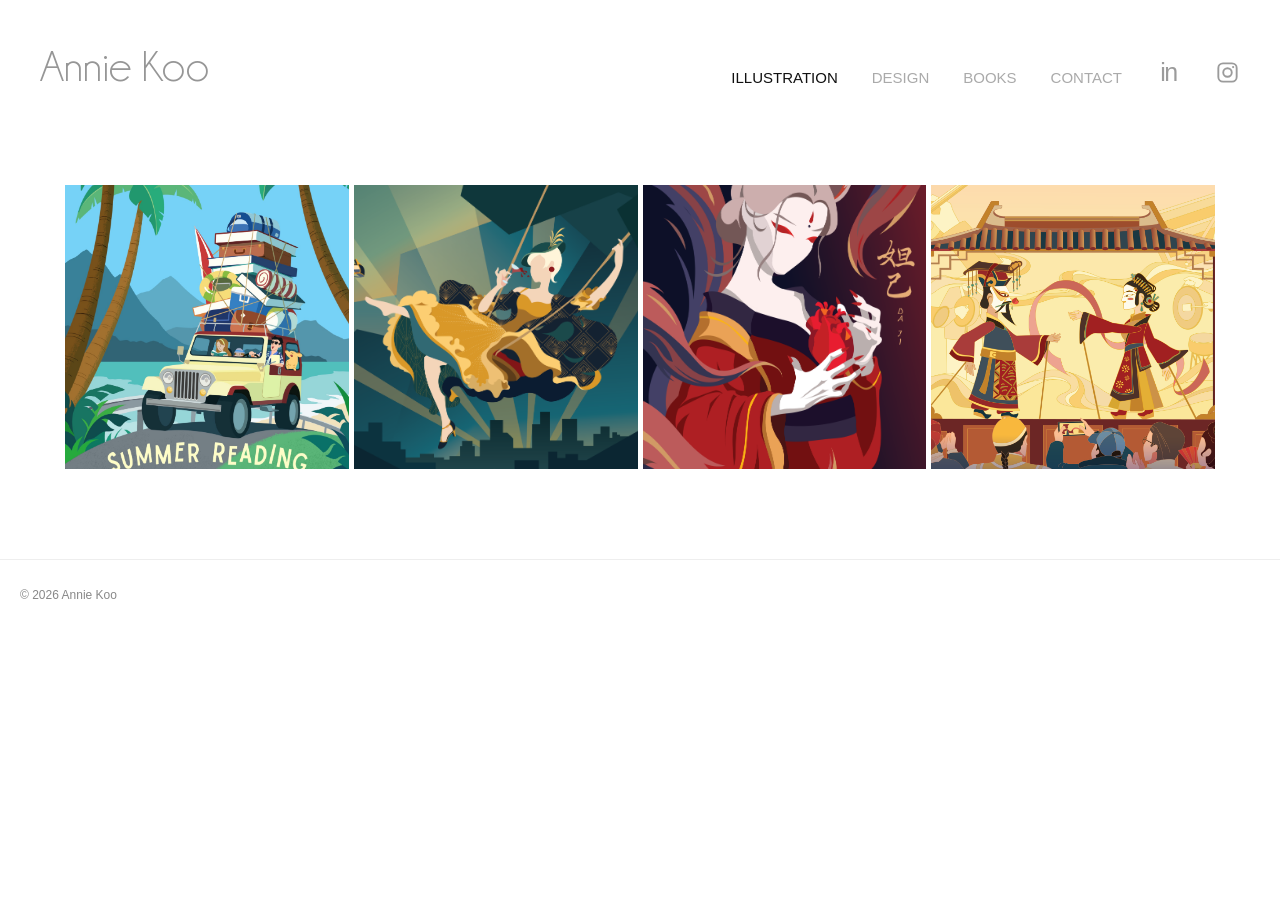
==== index.html @ 9e94c1b6 "Add files via upload" ====
<!doctype html>
<html lang="en">
<head>
  <meta charset="utf-8">
  <meta name="viewport" content="width=device-width,initial-scale=1">
  <title>Illustration — Annie Koo</title>
  <link rel="stylesheet" href="styles.css">
</head>
<body class="page-enter">
<header class="site-header">
  <a class="brand" href="illustration.html">Annie Koo</a>

  <nav class="nav" aria-label="Main navigation">
    <a class="active" href="illustration.html">Illustration</a>
    <a class="" href="design.html">Design</a>
    <a class="" href="books.html">Books</a>
    <a class="" href="contact.html">Contact</a>

    <a class="social linkedin" href="https://www.linkedin.com/in/annie-koo-587b91424" target="_blank" rel="noopener noreferrer" aria-label="LinkedIn">in</a>
    <a class="social instagram" href="#" aria-label="Instagram">
      <svg viewBox="0 0 24 24" aria-hidden="true">
        <rect x="3.2" y="3.2" width="17.6" height="17.6" rx="4.5"
              fill="none" stroke="currentColor" stroke-width="1.8"/>
        <circle cx="12" cy="12" r="4.1"
                fill="none" stroke="currentColor" stroke-width="1.8"/>
        <circle cx="17.4" cy="6.8" r="1.05" fill="currentColor"/>
      </svg>
    </a>
  </nav>
</header>
<main>
  <section class="work" aria-label="Illustration portfolio">
    <div class="gallery">
      <button class="project" type="button" data-full="assets/summer-reading.jpg" data-title="Summer Reading">
        <img src="assets/summer-reading.jpg" alt="Summer Reading">
      </button>
      <button class="project" type="button" data-full="assets/the-swing.png" data-title="The Swing">
        <img src="assets/the-swing.png" alt="The Swing">
      </button>
      <button class="project" type="button" data-full="assets/daji.png" data-title="Daji">
        <img src="assets/daji.png" alt="Daji">
      </button>
      <button class="project" type="button" data-full="assets/shadow-puppet.png" data-title="Shadow Puppet">
        <img src="assets/shadow-puppet.png" alt="Shadow Puppet">
      </button>
    </div>
  </section>

  <div class="viewer" id="viewer" aria-hidden="true">
    <button class="viewer-close" id="viewerClose" type="button" aria-label="Close">×</button>
    <button class="viewer-arrow viewer-prev" id="viewerPrev" type="button" aria-label="Previous image">‹</button>
    <figure class="viewer-figure">
      <img id="viewerImage" src="" alt="">
      <figcaption id="viewerCaption"></figcaption>
    </figure>
    <button class="viewer-arrow viewer-next" id="viewerNext" type="button" aria-label="Next image">›</button>
  </div>
</main>
<footer>© <span id="year"></span> Annie Koo</footer>
<script src="script.js"></script>
</body>
</html>
---- styles.css ----
@font-face {
  font-family: "Champagne";
  src: url("fonts/ChampagneAndLimousines-7KRB.ttf") format("truetype");
  font-weight: normal;
  font-style: normal;
  font-display: swap;
}

:root {
  --page-pad-x: 20px;
  --grid-gap: 10px;
  --thumb-ratio: 1 / 1;
}

* { box-sizing: border-box; }

body {
  margin: 0;
  background: #fff;
  color: #111;
  font-family: "Helvetica Neue", Helvetica, Arial, sans-serif;
  -webkit-font-smoothing: antialiased;
}

a { color: inherit; text-decoration: none; }

/* Header: brand and nav share the same bottom alignment */
.site-header {
  min-height: 85px;
  padding: 15px 40px 0;
  margin-bottom: 100px;
  display: flex;
  align-items: flex-end;
  justify-content: space-between;
  gap: 42px;
}

.brand {
  flex: 0 0 auto;
  font-family: "Champagne", sans-serif;
  font-size: clamp(44px, 3.2vw, 52px);
  line-height: .88;
  font-weight: normal;
  letter-spacing: 0;
  color: #969696;
  white-space: nowrap;
  transform: translateY(1px);
}

.nav {
  margin-left: auto;
  display: flex;
  align-items: flex-end;
  gap: 34px;
  font-family: "Helvetica Neue", Helvetica, Arial, sans-serif;
  font-size: clamp(15px, 1.05vw, 18px);
  font-weight: 400;
  text-transform: uppercase;
  white-space: nowrap;
  line-height: 1;
}

.nav a {
  color: #aaa;
  transition: color .18s ease;
}

.nav a:hover,
.nav a.active {
  color: #111;
}

/* Social icons: larger, like the Adobe Portfolio reference */
.nav .social {
  width: 25px;
  height: 25px;
  display: inline-flex;
  align-items: flex-end;
  justify-content: center;
  color: #9b9b9b;
  text-transform: none;
  line-height: 1;
}

.nav .linkedin {
  font-size: 25px;
  font-weight: 500;
  letter-spacing: -.06em;
  line-height: 1;
  transform: none;
}

.nav .instagram {
  font-size: 25px;
  line-height: 1;
  transform: none;
}

.nav .instagram svg {
  width: 25px;
  height: 25px;
  display: block;
}

/* Illustration grid */
.work {
  padding: 0 65px 90px;
}

.gallery {
  display: grid;
  grid-template-columns: repeat(4, minmax(0, 1fr));
  gap: 5px;
}

.project {
  appearance: none;
  border: 0;
  padding: 0;
  margin: 0;
  width: 100%;
  display: block;
  overflow: hidden;
  aspect-ratio: 1 / 1;
  background: #f2f2f2;
  cursor: zoom-in;
}

.project img {
  width: 100%;
  height: 100%;
  display: block;
  object-fit: cover;
  transition: transform .22s ease, opacity .22s ease;
}


/* Thumbnail crop alignment tuned to match the reference screenshot */

/* Individual square-crop positioning */
.project:nth-child(1) img { object-position: 50% 54%; }
.project:nth-child(2) img { object-position: 50% 50%; }
.project:nth-child(3) img { object-position: 50% 45%; }
.project:nth-child(4) img { object-position: 50% 50%; }

.project:hover img {
  transform: scale(1.012);
  opacity: .96;
}

/* Separate subpages */
.subpage {
  min-height: 65vh;
  padding: 30px var(--page-pad-x) 110px;
}

.subpage h1 {
  margin: 0 0 22px;
  font-size: clamp(32px, 4vw, 56px);
  font-weight: 400;
}

.subpage p {
  margin: 0;
  color: #666;
  font-size: 16px;
}

footer {
  padding: 28px var(--page-pad-x) 42px;
  border-top: 1px solid #eee;
  color: #888;
  font-size: 12px;
}

/* Full image viewer */
.viewer {
  position: fixed;
  inset: 0;
  z-index: 1000;
  display: flex;
  align-items: center;
  justify-content: center;
  background: rgba(255,255,255,.985);
  padding: 28px 64px 50px;
  opacity: 0;
  visibility: hidden;
  pointer-events: none;
  transition: opacity .28s ease, visibility 0s linear .28s;
}

.viewer.is-open {
  opacity: 1;
  visibility: visible;
  pointer-events: auto;
  transition: opacity .28s ease;
}

.viewer-figure {
  margin: 0;
  max-width: 100%;
  max-height: 100%;
  display: flex;
  flex-direction: column;
  align-items: center;
}

.viewer-figure img {
  display: block;
  max-width: min(92vw, 1700px);
  max-height: calc(100vh - 100px);
  width: auto;
  height: auto;
  object-fit: contain;
  opacity: 1;
  transition: opacity .2s ease;
}

.viewer-figure img.is-changing {
  opacity: 0;
}

.viewer-figure figcaption {
  min-height: 18px;
  margin-top: 12px;
  font-size: 12px;
  color: #777;
}

.viewer-close,
.viewer-arrow {
  appearance: none;
  border: 0;
  background: transparent;
  color: #111;
  cursor: pointer;
  position: fixed;
  z-index: 1001;
  font-weight: 300;
}

.viewer-close {
  top: 16px;
  right: 22px;
  font-size: 34px;
  line-height: 1;
}

.viewer-arrow {
  top: 50%;
  transform: translateY(-50%);
  font-size: 40px;
  line-height: 1;
  padding: 14px;
}

.viewer-prev { left: 10px; }
.viewer-next { right: 10px; }

body.viewer-open { overflow: hidden; }



@media (max-width: 1100px) {
  .site-header {
    padding-left: 24px;
    padding-right: 24px;
    margin-bottom: 50px;
    gap: 24px;
  }

  .brand { font-size: clamp(42px, 5vw, 50px); }

  .nav {
    gap: 20px;
    font-size: 14px;
  }

  .work {
    padding-left: 32px;
    padding-right: 32px;
  }

  .gallery {
    grid-template-columns: repeat(2, minmax(0, 1fr));
    gap: 5px;
  }
}

@media (max-width: 760px) {
  :root {
    --page-pad-x: 14px;
  }

  .site-header {
    min-height: 0;
    padding: 22px 16px 0;
    margin-bottom: 36px;
    flex-direction: column;
    align-items: flex-start;
    gap: 20px;
  }

  .brand {
    font-size: 40px;
    line-height: .88;
  }

  .nav {
    width: 100%;
    margin-left: 0;
    gap: 14px 18px;
    flex-wrap: wrap;
    font-size: 13px;
    align-items: flex-end;
  }

  .work {
    padding-left: 16px;
    padding-right: 16px;
    padding-bottom: 60px;
  }

  .gallery {
    grid-template-columns: repeat(2, minmax(0, 1fr));
    gap: 5px;
  }

  .viewer {
    padding: 50px 14px 42px;
  }

  .viewer-figure img {
    max-width: 96vw;
    max-height: calc(100vh - 110px);
  }

  .viewer-arrow { display: none; }
}


/* ---------- Page fade transitions ---------- */
body {
  animation: pageFadeIn .36s ease both;
}

body.page-leaving {
  opacity: 0;
  transition: opacity .28s ease;
}

@keyframes pageFadeIn {
  from { opacity: 0; }
  to { opacity: 1; }
}

/* ---------- Mobile menu controls ---------- */
.mobile-menu-toggle,
.mobile-menu {
  display: none;
}

@media (max-width: 760px) {
  /* Mobile top bar inspired by the reference */
  .site-header {
    min-height: 150px;
    padding: 34px 28px 0;
    margin-bottom: 90px;
    display: flex;
    flex-direction: row;
    align-items: flex-start;
    justify-content: space-between;
    gap: 20px;
  }

  .brand {
    font-size: 40px;
    line-height: 1;
    transform: none;
    color: #8f8f8f;
  }

  /* Desktop nav is replaced by hamburger menu on mobile */
  .site-header > .nav {
    display: none;
  }

  .mobile-menu-toggle {
    appearance: none;
    border: 0;
    background: transparent;
    padding: 0;
    margin: 2px 0 0;
    width: 36px;
    height: 28px;
    display: inline-flex;
    flex-direction: column;
    justify-content: space-between;
    cursor: pointer;
    z-index: 1201;
  }

  .mobile-menu-toggle span {
    display: block;
    width: 100%;
    height: 3px;
    background: #111;
  }

  .mobile-menu {
    position: fixed;
    inset: 0;
    z-index: 1200;
    display: flex;
    flex-direction: column;
    background: #fff;
    opacity: 0;
    visibility: hidden;
    pointer-events: none;
    transition: opacity .28s ease, visibility 0s linear .28s;
  }

  .mobile-menu.is-open {
    opacity: 1;
    visibility: visible;
    pointer-events: auto;
    transition: opacity .28s ease;
  }

  .mobile-menu-close {
    position: absolute;
    top: 30px;
    right: 30px;
    appearance: none;
    border: 0;
    background: transparent;
    color: #111;
    font-size: 54px;
    font-weight: 200;
    line-height: .75;
    cursor: pointer;
    padding: 0;
  }

  .mobile-menu-links {
    flex: 1;
    display: flex;
    flex-direction: column;
    align-items: center;
    justify-content: flex-start;
    padding-top: 112px;
    gap: 68px;
    font-family: "Helvetica Neue", Helvetica, Arial, sans-serif;
    text-transform: uppercase;
    font-size: clamp(34px, 8vw, 48px);
    font-weight: 500;
    line-height: 1;
  }

  .mobile-menu-links a {
    color: #aaa;
  }

  .mobile-menu-links a.active {
    color: #111;
  }

  .mobile-menu-social {
    min-height: 150px;
    border-top: 1px solid #eee;
    display: flex;
    align-items: center;
    justify-content: center;
    gap: 62px;
    color: #9b9b9b;
  }

  .mobile-menu-social .linkedin {
    font-size: 46px;
    font-weight: 500;
    letter-spacing: -.06em;
    line-height: 1;
  }

  .mobile-menu-social .instagram {
    width: 46px;
    height: 46px;
    display: inline-flex;
    align-items: center;
    justify-content: center;
  }

  .mobile-menu-social .instagram svg {
    width: 42px;
    height: 42px;
    display: block;
  }

  body.mobile-menu-open {
    overflow: hidden;
  }

  /* Two-column mobile grid like the reference */
  .work {
    padding-left: 28px;
    padding-right: 28px;
    padding-bottom: 60px;
  }

  .gallery {
    grid-template-columns: repeat(2, minmax(0, 1fr));
    gap: 5px;
  }

  .viewer {
    padding: 54px 18px 42px;
  }

  .viewer-figure img {
    max-width: 96vw;
    max-height: calc(100vh - 110px);
  }

  .viewer-arrow {
    display: none;
  }
}

@media (prefers-reduced-motion: reduce) {
  body,
  body.page-leaving,
  .viewer,
  .viewer-figure img,
  .mobile-menu {
    animation: none !important;
    transition: none !important;
  }
}
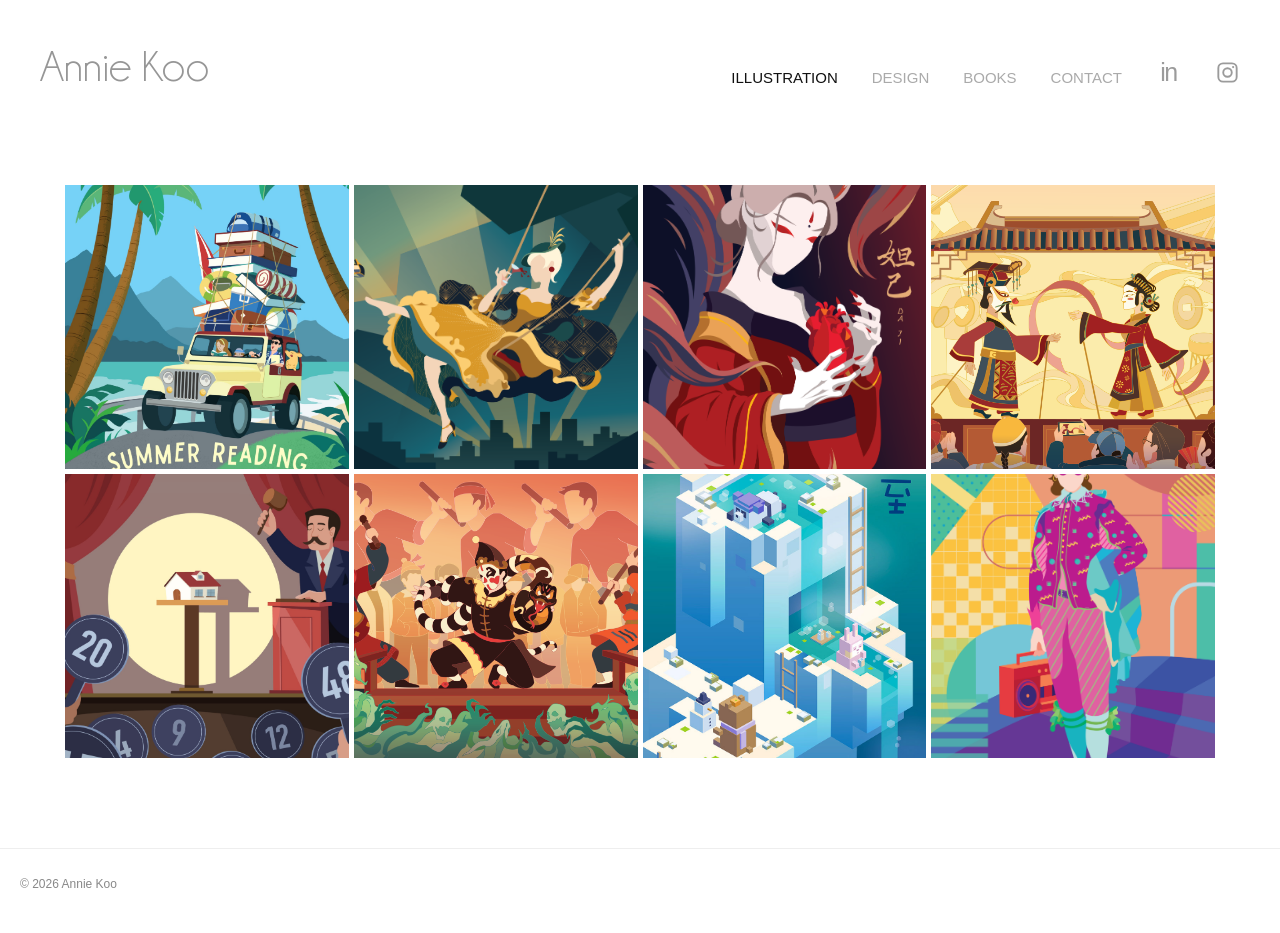
==== commit 7f441634: "Add files via upload" ====
--- a/index.html
+++ b/index.html
@@ -43,6 +43,19 @@
       <button class="project" type="button" data-full="assets/shadow-puppet.png" data-title="Shadow Puppet">
         <img src="assets/shadow-puppet.png" alt="Shadow Puppet">
       </button>
+
+      <button class="project" type="button" data-full="assets/concept-illustration.jpg" data-title="Concept Illustration">
+        <img src="assets/concept-illustration.jpg" alt="Concept Illustration">
+      </button>
+      <button class="project" type="button" data-full="assets/yingge-dance.png" data-title="Yingge Dance">
+        <img src="assets/yingge-dance.png" alt="Yingge Dance">
+      </button>
+      <button class="project" type="button" data-full="assets/isometric.jpg" data-title="Isometric">
+        <img src="assets/isometric.jpg" alt="Isometric">
+      </button>
+      <button class="project" type="button" data-full="assets/blue-boy.png" data-title="Blue Boy">
+        <img src="assets/blue-boy.png" alt="Blue Boy">
+      </button>
     </div>
   </section>
 
--- a/styles.css
+++ b/styles.css
@@ -181,7 +181,7 @@
   display: flex;
   align-items: center;
   justify-content: center;
-  background: rgba(255,255,255,.985);
+  background: rgba(255,255,255,.92);
   padding: 28px 64px 50px;
   opacity: 0;
   visibility: hidden;
@@ -260,6 +260,14 @@
 body.viewer-open { overflow: hidden; }
 
 
+body.viewer-open .mobile-menu-toggle {
+  opacity: 0;
+  visibility: hidden;
+  pointer-events: none;
+}
+
+
+
 
 @media (max-width: 1100px) {
   .site-header {
@@ -365,7 +373,7 @@
   .site-header {
     min-height: 150px;
     padding: 34px 28px 0;
-    margin-bottom: 90px;
+    margin-bottom: 11.25px;
     display: flex;
     flex-direction: row;
     align-items: flex-start;
@@ -391,8 +399,8 @@
     background: transparent;
     padding: 0;
     margin: 2px 0 0;
-    width: 36px;
-    height: 28px;
+    width: 28px;
+    height: 22px;
     display: inline-flex;
     flex-direction: column;
     justify-content: space-between;
@@ -403,14 +411,14 @@
   .mobile-menu-toggle span {
     display: block;
     width: 100%;
-    height: 3px;
+    height: 2px;
     background: #111;
   }
 
   .mobile-menu {
     position: fixed;
     inset: 0;
-    z-index: 1200;
+    z-index: 1300;
     display: flex;
     flex-direction: column;
     background: #fff;
@@ -449,10 +457,10 @@
     align-items: center;
     justify-content: flex-start;
     padding-top: 112px;
-    gap: 68px;
+    gap: 64px;
     font-family: "Helvetica Neue", Helvetica, Arial, sans-serif;
     text-transform: uppercase;
-    font-size: clamp(34px, 8vw, 48px);
+    font-size: 20px;
     font-weight: 500;
     line-height: 1;
   }
@@ -476,28 +484,34 @@
   }
 
   .mobile-menu-social .linkedin {
-    font-size: 46px;
+    font-size: 30px;
     font-weight: 500;
     letter-spacing: -.06em;
     line-height: 1;
   }
 
   .mobile-menu-social .instagram {
-    width: 46px;
-    height: 46px;
+    width: 30px;
+    height: 30px;
     display: inline-flex;
     align-items: center;
     justify-content: center;
   }
 
   .mobile-menu-social .instagram svg {
-    width: 42px;
-    height: 42px;
+    width: 30px;
+    height: 30px;
     display: block;
   }
 
   body.mobile-menu-open {
     overflow: hidden;
+  }
+
+  body.mobile-menu-open .mobile-menu-toggle {
+    opacity: 0;
+    visibility: hidden;
+    pointer-events: none;
   }
 
   /* Two-column mobile grid like the reference */
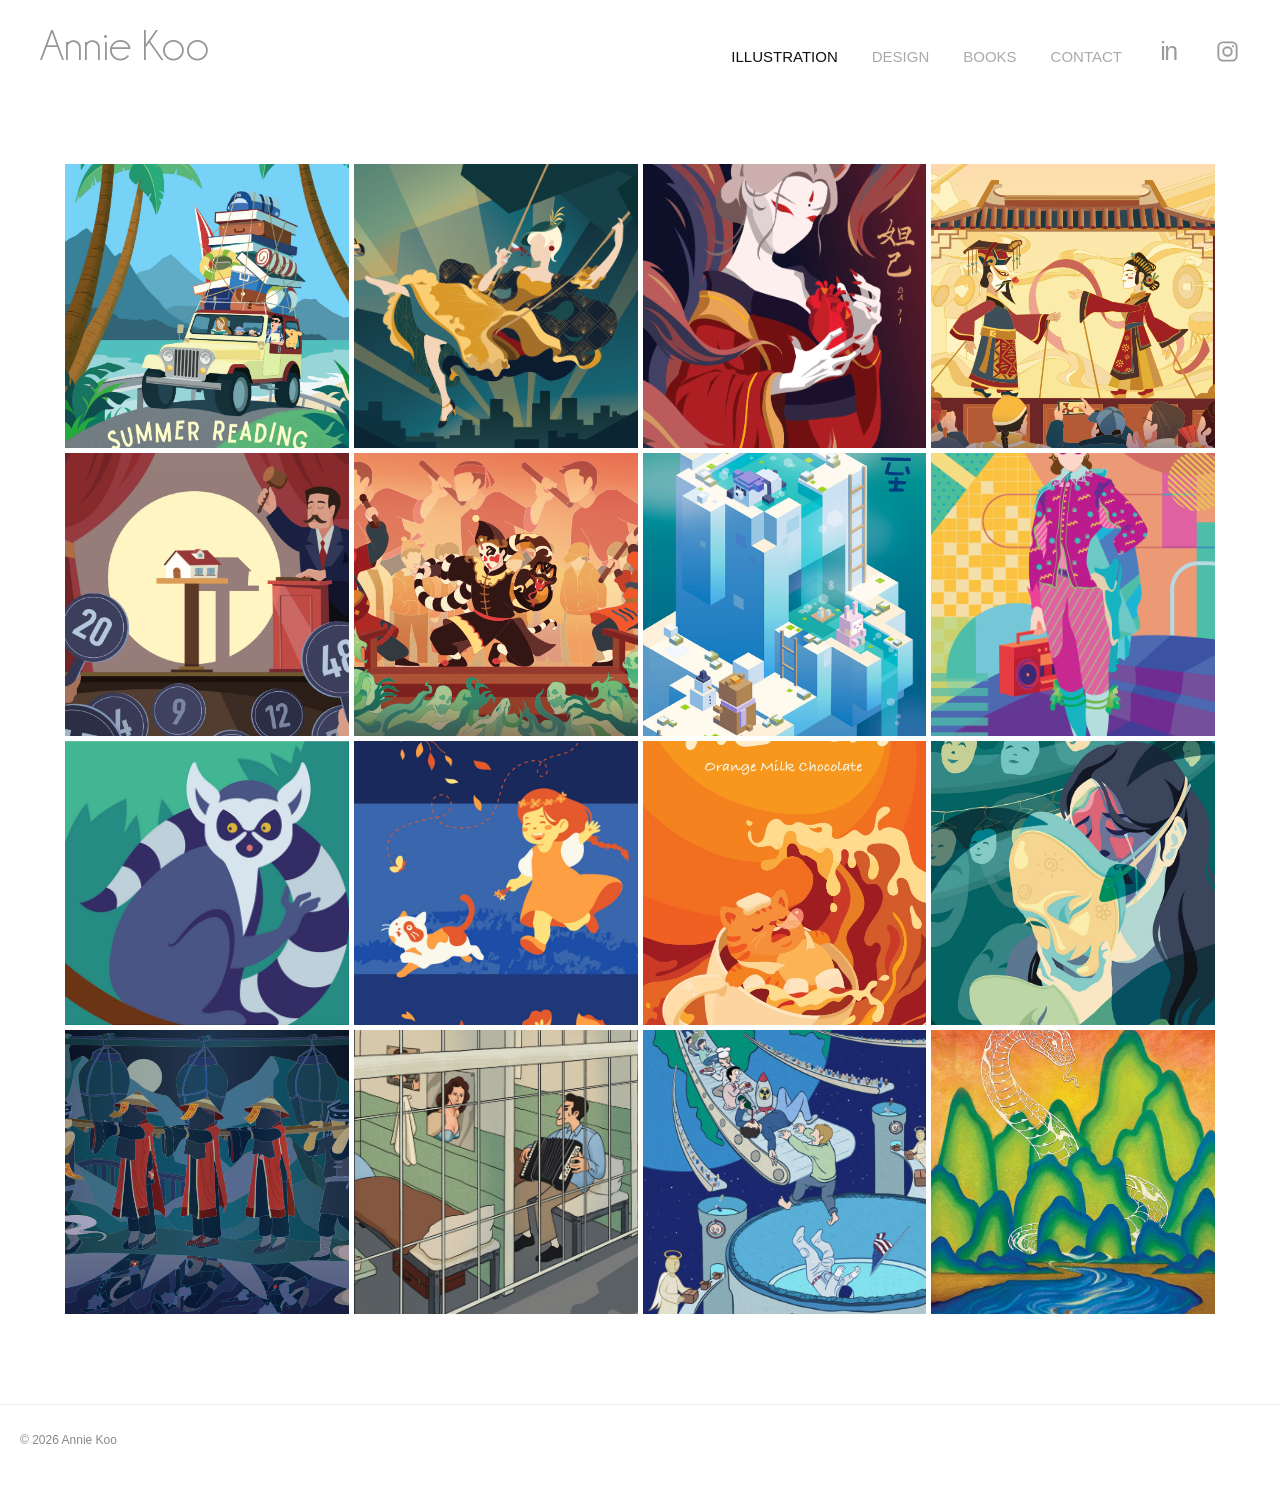
==== commit 9d6f4262: "Add files via upload" ====
--- a/index.html
+++ b/index.html
@@ -56,6 +56,30 @@
       <button class="project" type="button" data-full="assets/blue-boy.png" data-title="Blue Boy">
         <img src="assets/blue-boy.png" alt="Blue Boy">
       </button>
+      <button class="project" type="button" data-full="assets/lemur.png" data-title="Lemur">
+        <img src="assets/lemur.png" alt="Lemur">
+      </button>
+      <button class="project" type="button" data-full="assets/girl-and-cat.jpg" data-title="Girl and Cat">
+        <img src="assets/girl-and-cat.jpg" alt="Girl and Cat">
+      </button>
+      <button class="project" type="button" data-full="assets/haven-orange-milk-chocolate.jpeg" data-title="Haven Orange Milk Chocolate">
+        <img src="assets/haven-orange-milk-chocolate.jpeg" alt="Haven Orange Milk Chocolate">
+      </button>
+      <button class="project" type="button" data-full="assets/masks.jpg" data-title="Masks">
+        <img src="assets/masks.jpg" alt="Masks">
+      </button>
+      <button class="project" type="button" data-full="assets/corpse-driving.png" data-title="Corpse Driving">
+        <img src="assets/corpse-driving.png" alt="Corpse Driving">
+      </button>
+      <button class="project" type="button" data-full="assets/prison.jpg" data-title="Prison">
+        <img src="assets/prison.jpg" alt="Prison">
+      </button>
+      <button class="project" type="button" data-full="assets/space-conveyor.jpeg" data-title="Space Conveyor">
+        <img src="assets/space-conveyor.jpeg" alt="Space Conveyor">
+      </button>
+      <button class="project" type="button" data-full="assets/white-snake.jpg" data-title="White Snake">
+        <img src="assets/white-snake.jpg" alt="White Snake">
+      </button>
     </div>
   </section>
 
--- a/styles.css
+++ b/styles.css
@@ -26,7 +26,7 @@
 
 /* Header: brand and nav share the same bottom alignment */
 .site-header {
-  min-height: 85px;
+  min-height: 63.75px;
   padding: 15px 40px 0;
   margin-bottom: 100px;
   display: flex;
@@ -273,7 +273,6 @@
   .site-header {
     padding-left: 24px;
     padding-right: 24px;
-    margin-bottom: 50px;
     gap: 24px;
   }
 
@@ -298,15 +297,6 @@
 @media (max-width: 760px) {
   :root {
     --page-pad-x: 14px;
-  }
-
-  .site-header {
-    min-height: 0;
-    padding: 22px 16px 0;
-    margin-bottom: 36px;
-    flex-direction: column;
-    align-items: flex-start;
-    gap: 20px;
   }
 
   .brand {
@@ -371,9 +361,9 @@
 @media (max-width: 760px) {
   /* Mobile top bar inspired by the reference */
   .site-header {
-    min-height: 150px;
-    padding: 34px 28px 0;
-    margin-bottom: 11.25px;
+    min-height: 0;
+    padding: 25.5px 28px 0;
+    margin-bottom: 50px;
     display: flex;
     flex-direction: row;
     align-items: flex-start;
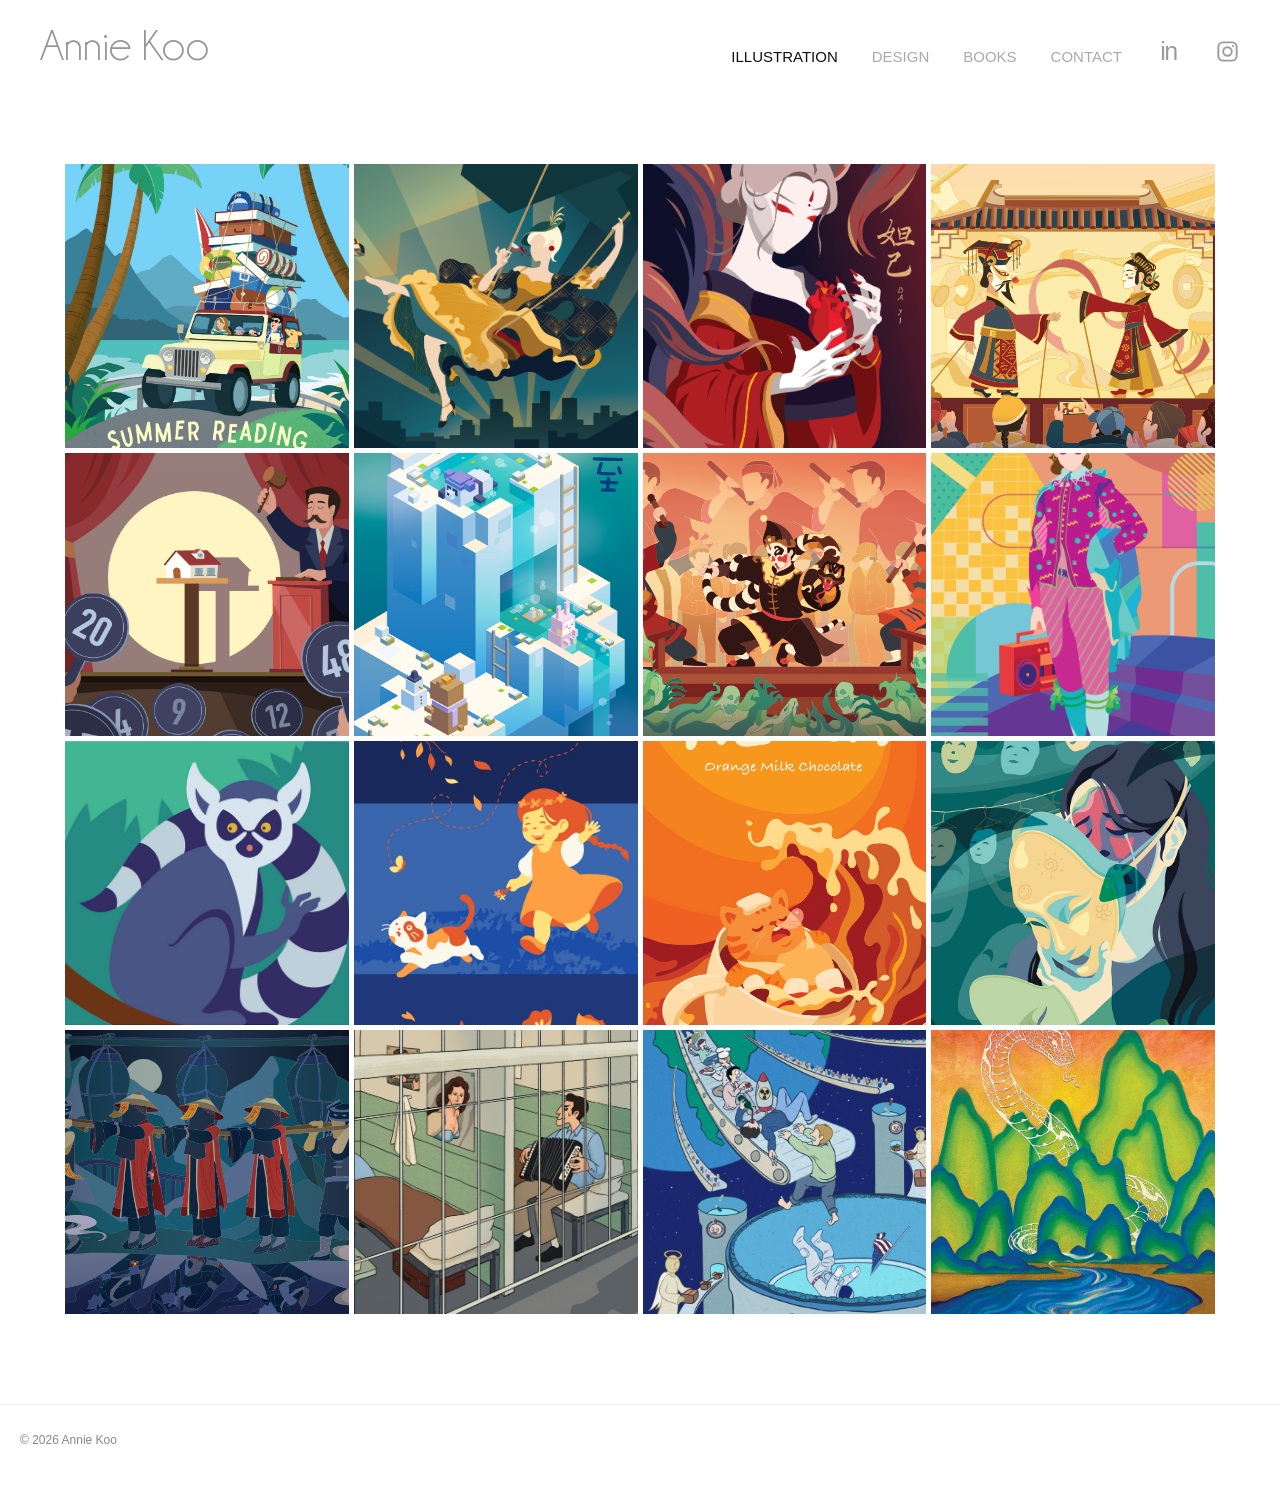
==== commit 49f747bb: "Update index.html" ====
--- a/index.html
+++ b/index.html
@@ -47,11 +47,11 @@
       <button class="project" type="button" data-full="assets/concept-illustration.jpg" data-title="Concept Illustration">
         <img src="assets/concept-illustration.jpg" alt="Concept Illustration">
       </button>
+      <button class="project" type="button" data-full="assets/isometric.jpg" data-title="Isometric">
+        <img src="assets/isometric.jpg" alt="Isometric">
+         </button>
       <button class="project" type="button" data-full="assets/yingge-dance.png" data-title="Yingge Dance">
         <img src="assets/yingge-dance.png" alt="Yingge Dance">
-      </button>
-      <button class="project" type="button" data-full="assets/isometric.jpg" data-title="Isometric">
-        <img src="assets/isometric.jpg" alt="Isometric">
       </button>
       <button class="project" type="button" data-full="assets/blue-boy.png" data-title="Blue Boy">
         <img src="assets/blue-boy.png" alt="Blue Boy">
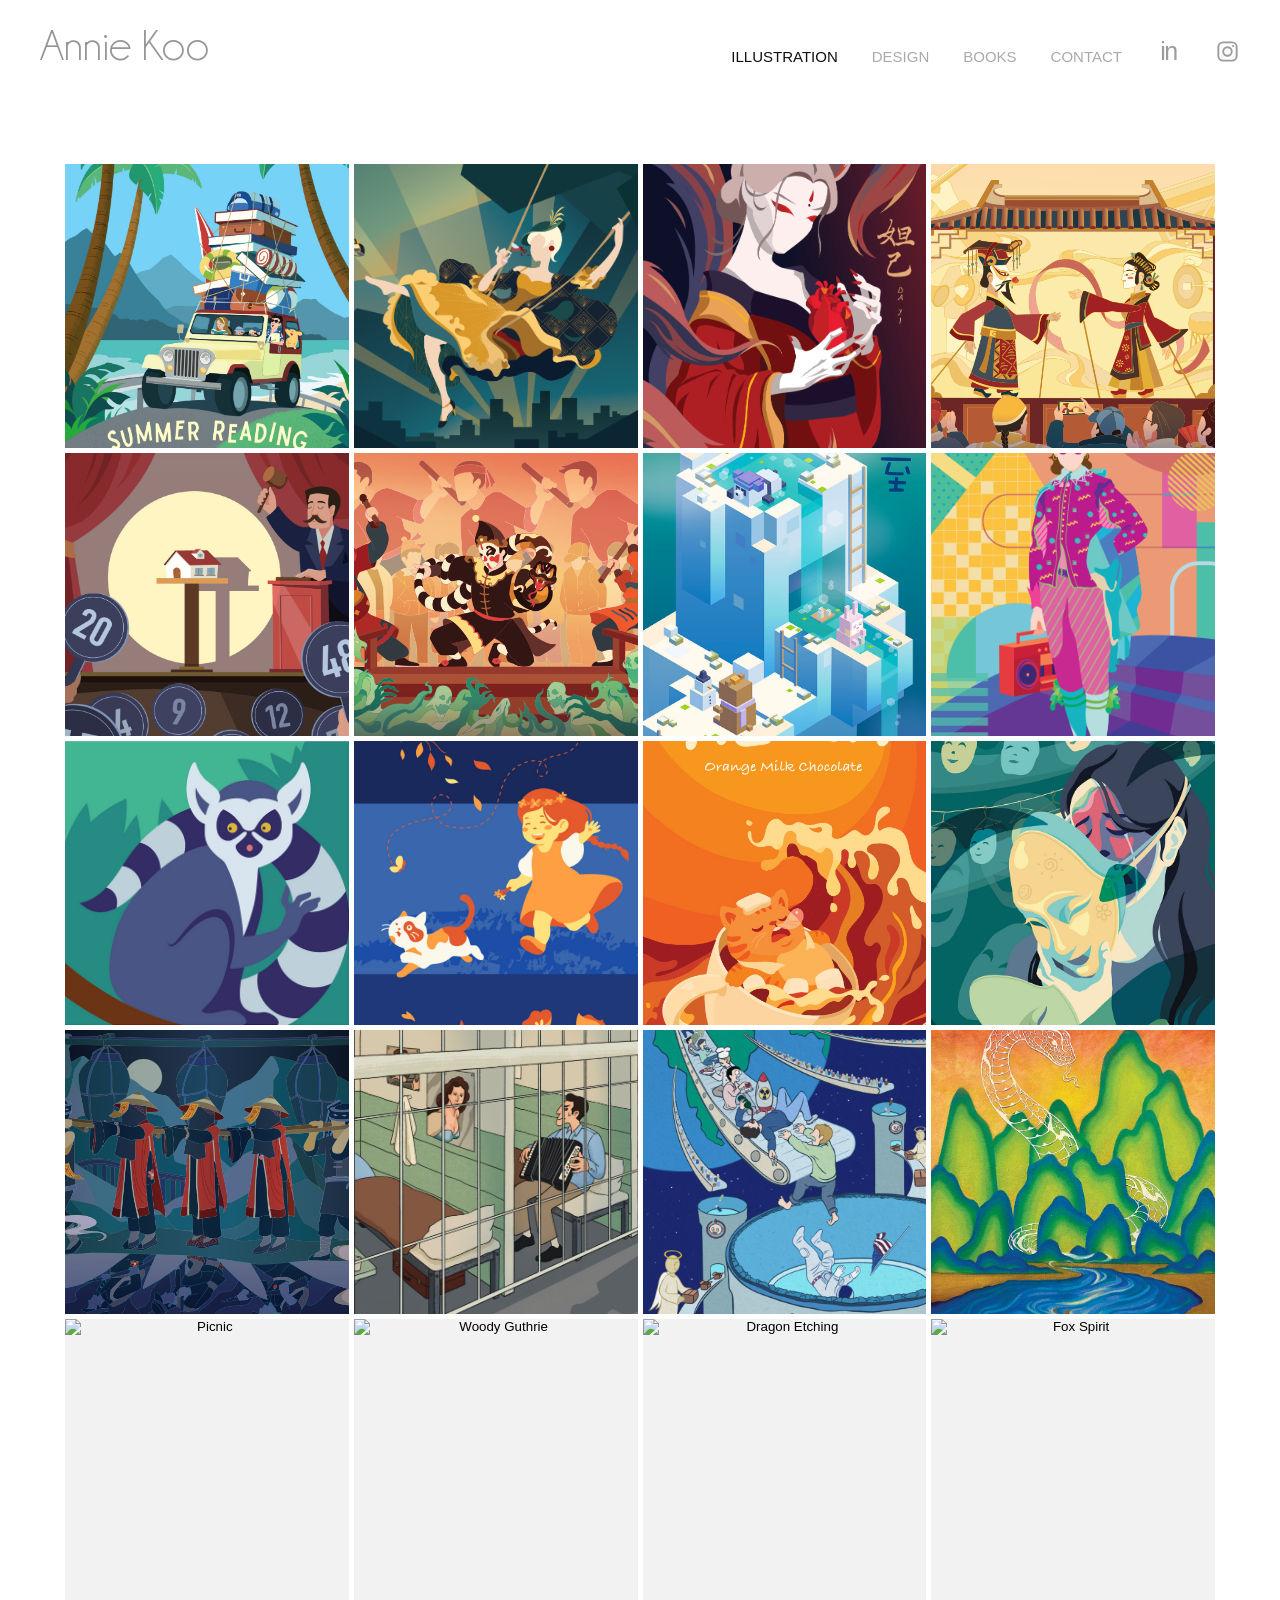
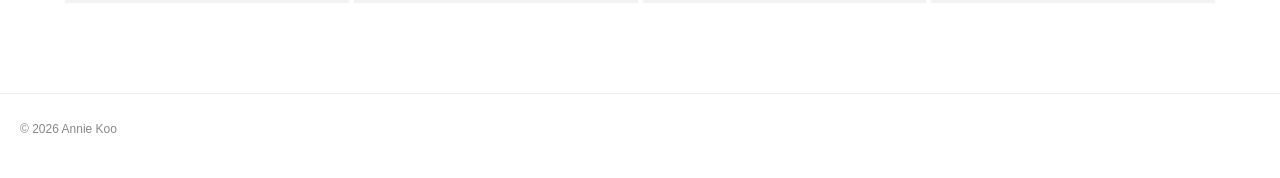
==== commit 8ecda413: "Add files via upload" ====
--- a/index.html
+++ b/index.html
@@ -47,11 +47,11 @@
       <button class="project" type="button" data-full="assets/concept-illustration.jpg" data-title="Concept Illustration">
         <img src="assets/concept-illustration.jpg" alt="Concept Illustration">
       </button>
+      <button class="project" type="button" data-full="assets/yingge-dance.png" data-title="Yingge Dance">
+        <img src="assets/yingge-dance.png" alt="Yingge Dance">
+      </button>
       <button class="project" type="button" data-full="assets/isometric.jpg" data-title="Isometric">
         <img src="assets/isometric.jpg" alt="Isometric">
-         </button>
-      <button class="project" type="button" data-full="assets/yingge-dance.png" data-title="Yingge Dance">
-        <img src="assets/yingge-dance.png" alt="Yingge Dance">
       </button>
       <button class="project" type="button" data-full="assets/blue-boy.png" data-title="Blue Boy">
         <img src="assets/blue-boy.png" alt="Blue Boy">
@@ -80,6 +80,18 @@
       <button class="project" type="button" data-full="assets/white-snake.jpg" data-title="White Snake">
         <img src="assets/white-snake.jpg" alt="White Snake">
       </button>
+      <button class="project" type="button" data-full="assets/picnic.jpg" data-title="Picnic">
+        <img src="assets/picnic.jpg" alt="Picnic">
+      </button>
+      <button class="project" type="button" data-full="assets/woody-guthrie.jpeg" data-title="Woody Guthrie">
+        <img src="assets/woody-guthrie.jpeg" alt="Woody Guthrie">
+      </button>
+      <button class="project" type="button" data-full="assets/dragon-etching.jpeg" data-title="Dragon Etching">
+        <img src="assets/dragon-etching.jpeg" alt="Dragon Etching">
+      </button>
+      <button class="project" type="button" data-full="assets/fox-spirit.jpeg" data-title="Fox Spirit">
+        <img src="assets/fox-spirit.jpeg" alt="Fox Spirit">
+      </button>
     </div>
   </section>
 
--- a/styles.css
+++ b/styles.css
@@ -138,10 +138,47 @@
 /* Thumbnail crop alignment tuned to match the reference screenshot */
 
 /* Individual square-crop positioning */
+/* Individual thumbnail crop controls — edit either percentage to reposition */
+/* 1. Summer Reading */
 .project:nth-child(1) img { object-position: 50% 54%; }
+/* 2. The Swing */
 .project:nth-child(2) img { object-position: 50% 50%; }
+/* 3. Daji */
 .project:nth-child(3) img { object-position: 50% 45%; }
+/* 4. Shadow Puppet */
 .project:nth-child(4) img { object-position: 50% 50%; }
+/* 5. Concept Illustration */
+.project:nth-child(5) img { object-position: 50% 50%; }
+/* 6. Yingge Dance */
+.project:nth-child(6) img { object-position: 50% 50%; }
+/* 7. Isometric */
+.project:nth-child(7) img { object-position: 50% 50%; }
+/* 8. Blue Boy */
+.project:nth-child(8) img { object-position: 50% 50%; }
+/* 9. Lemur */
+.project:nth-child(9) img { object-position: 50% 50%; }
+/* 10. Girl and Cat */
+.project:nth-child(10) img { object-position: 50% 50%; }
+/* 11. Haven Orange Milk Chocolate */
+.project:nth-child(11) img { object-position: 50% 50%; }
+/* 12. Masks */
+.project:nth-child(12) img { object-position: 50% 50%; }
+/* 13. Corpse Driving */
+.project:nth-child(13) img { object-position: 50% 50%; }
+/* 14. Prison */
+.project:nth-child(14) img { object-position: 50% 50%; }
+/* 15. Space Conveyor */
+.project:nth-child(15) img { object-position: 50% 50%; }
+/* 16. White Snake */
+.project:nth-child(16) img { object-position: 50% 50%; }
+/* 17. Picnic */
+.project:nth-child(17) img { object-position: 50% 50%; }
+/* 18. Woody Guthrie */
+.project:nth-child(18) img { object-position: 50% 50%; }
+/* 19. Dragon Etching */
+.project:nth-child(19) img { object-position: 50% 50%; }
+/* 20. Fox Spirit */
+.project:nth-child(20) img { object-position: 50% 50%; }
 
 .project:hover img {
   transform: scale(1.012);
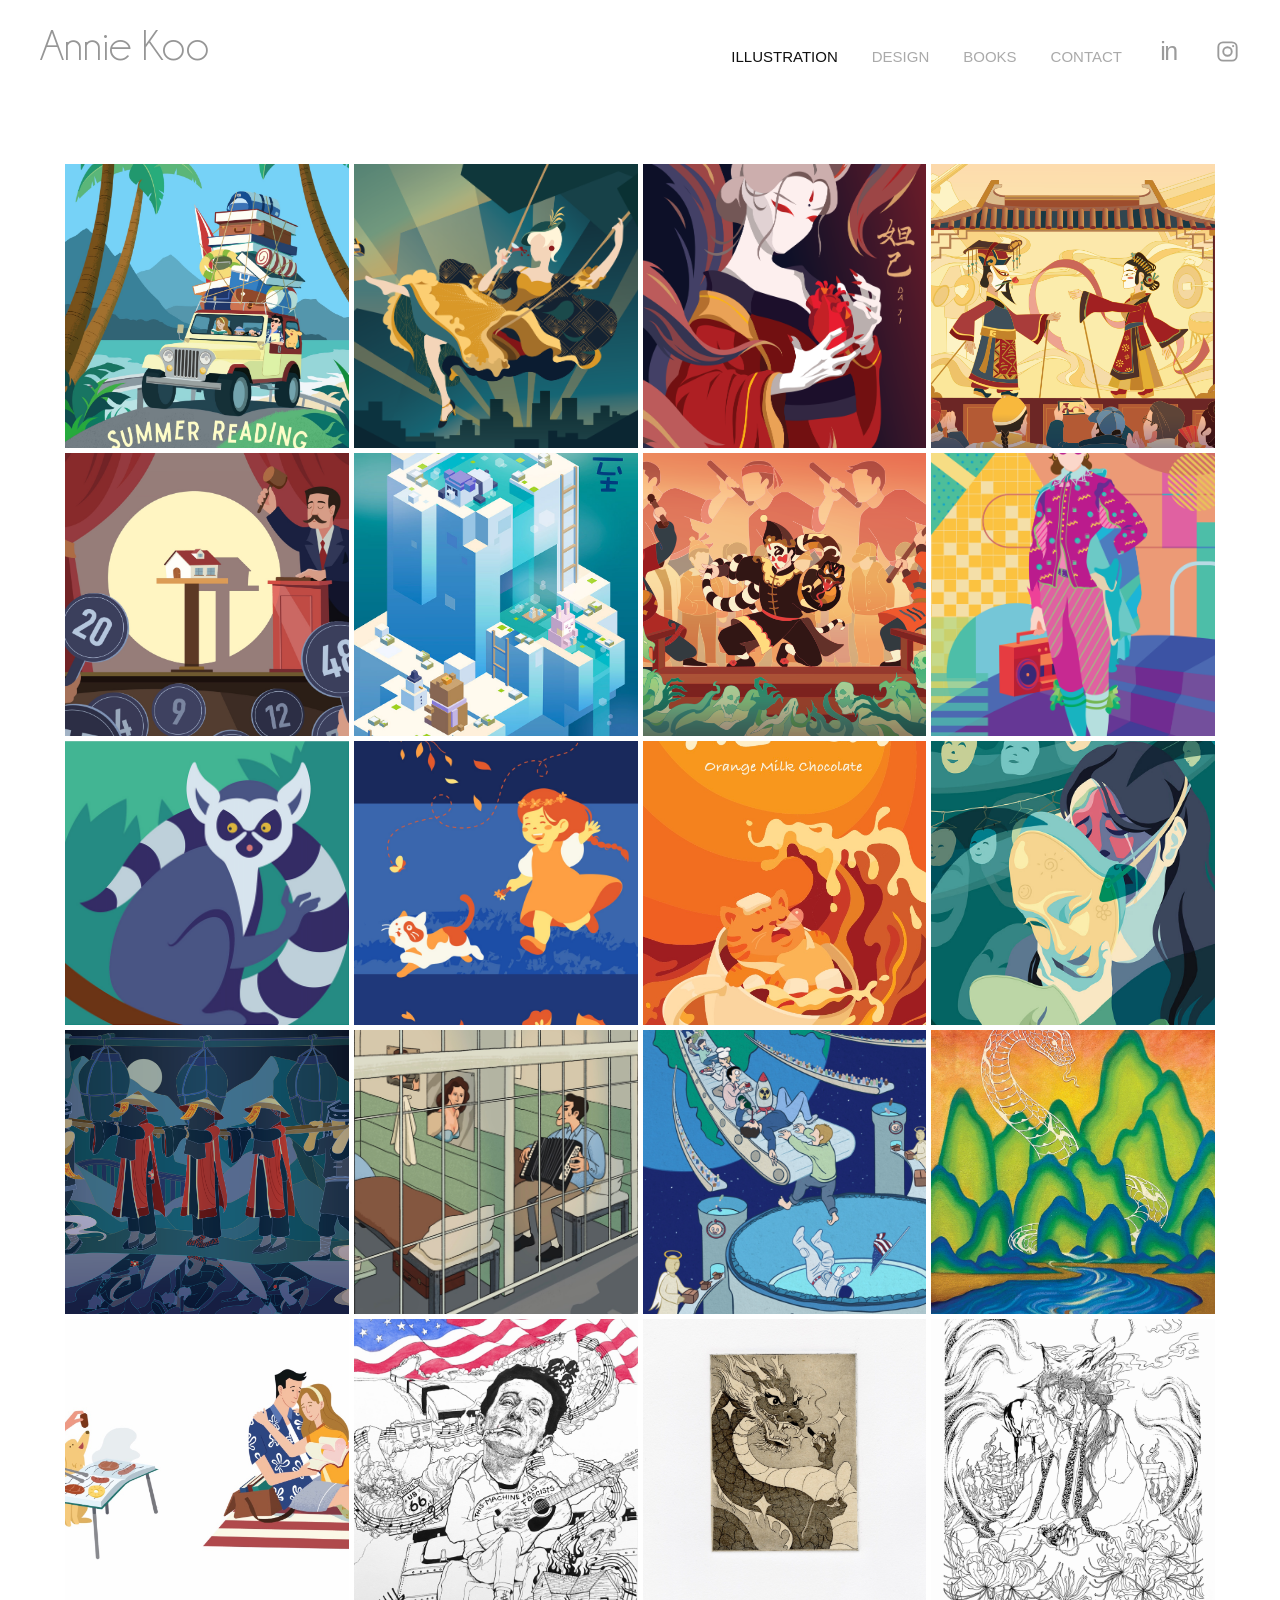
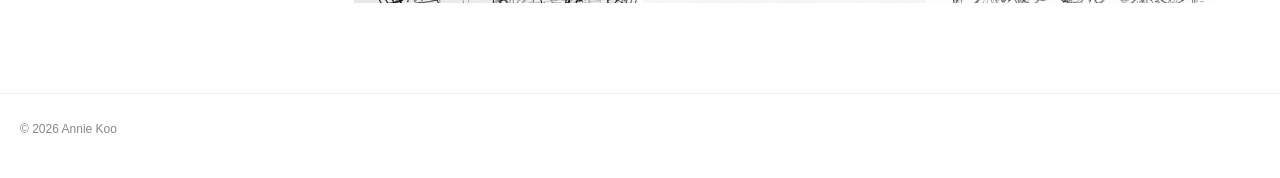
==== commit 90678fe0: "Update index.html" ====
--- a/index.html
+++ b/index.html
@@ -47,11 +47,11 @@
       <button class="project" type="button" data-full="assets/concept-illustration.jpg" data-title="Concept Illustration">
         <img src="assets/concept-illustration.jpg" alt="Concept Illustration">
       </button>
+      <button class="project" type="button" data-full="assets/isometric.jpg" data-title="Isometric">
+        <img src="assets/isometric.jpg" alt="Isometric">
+        </button>
       <button class="project" type="button" data-full="assets/yingge-dance.png" data-title="Yingge Dance">
         <img src="assets/yingge-dance.png" alt="Yingge Dance">
-      </button>
-      <button class="project" type="button" data-full="assets/isometric.jpg" data-title="Isometric">
-        <img src="assets/isometric.jpg" alt="Isometric">
       </button>
       <button class="project" type="button" data-full="assets/blue-boy.png" data-title="Blue Boy">
         <img src="assets/blue-boy.png" alt="Blue Boy">
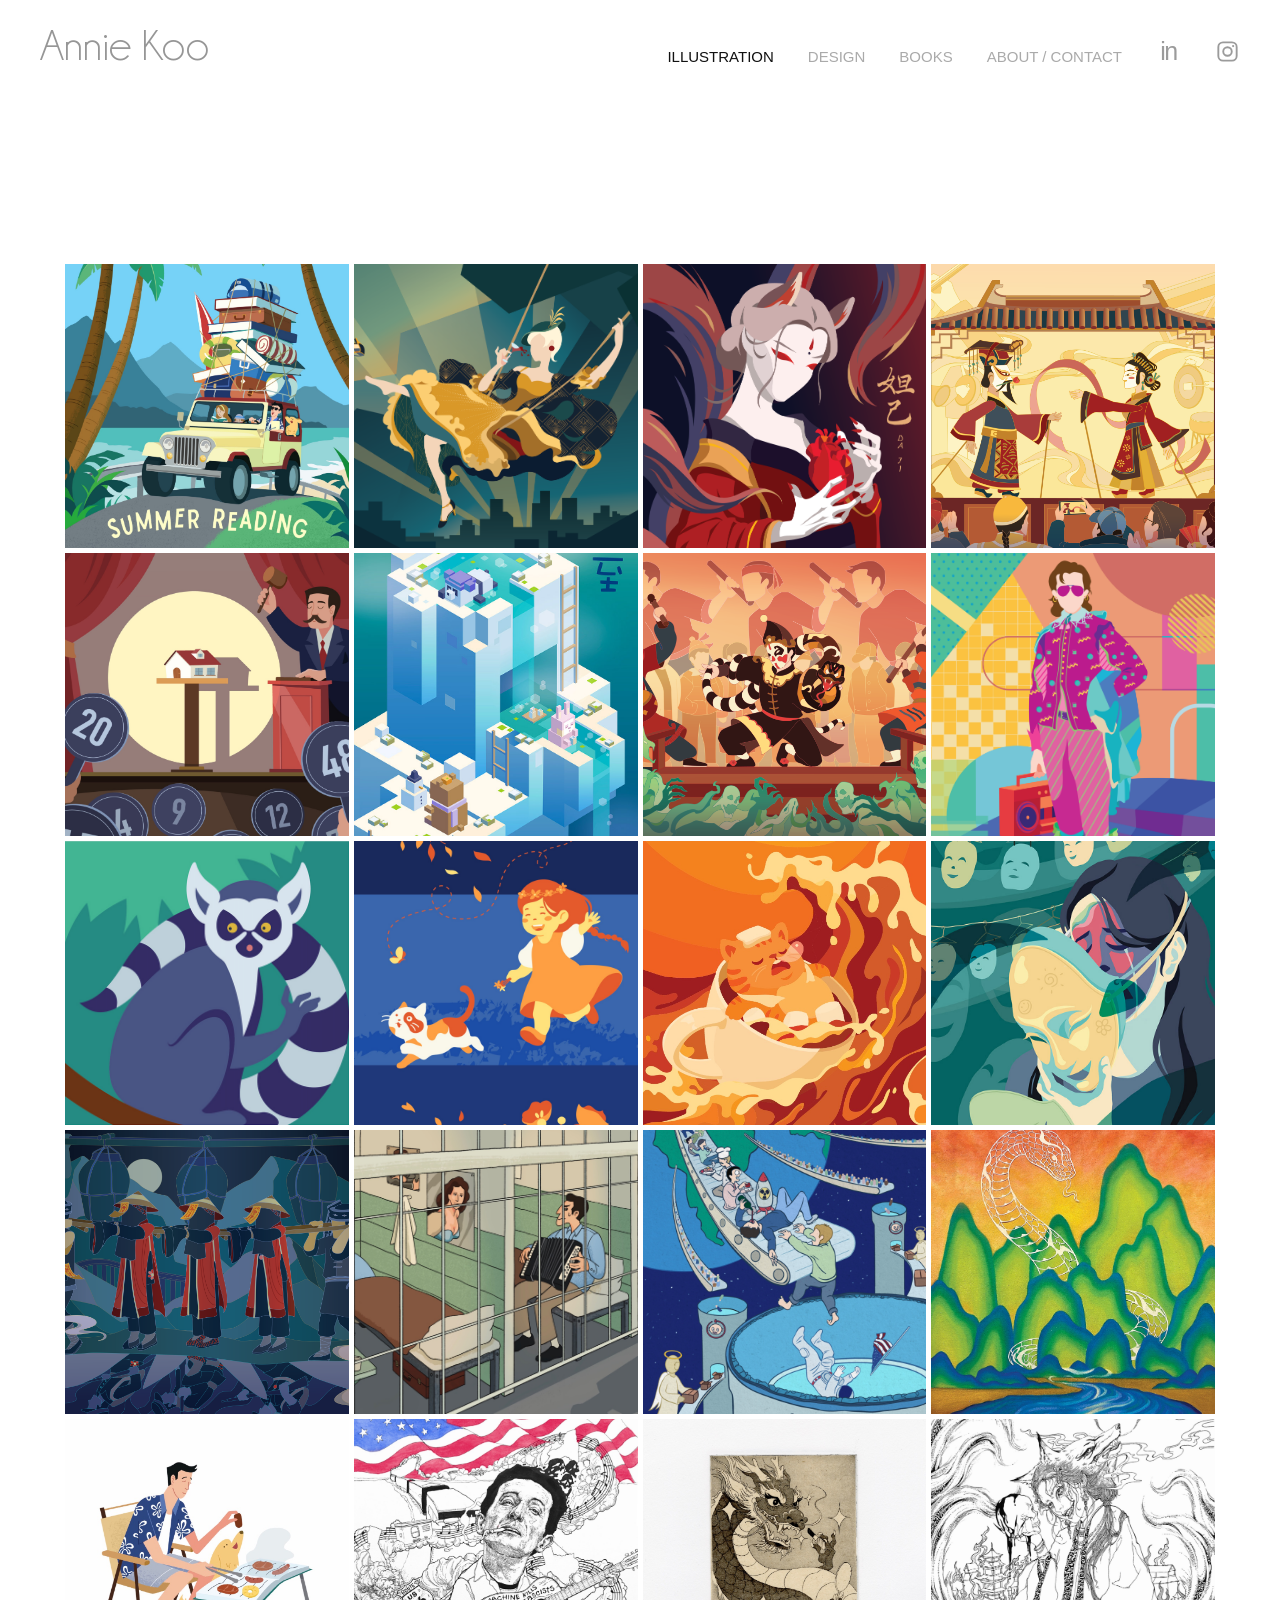
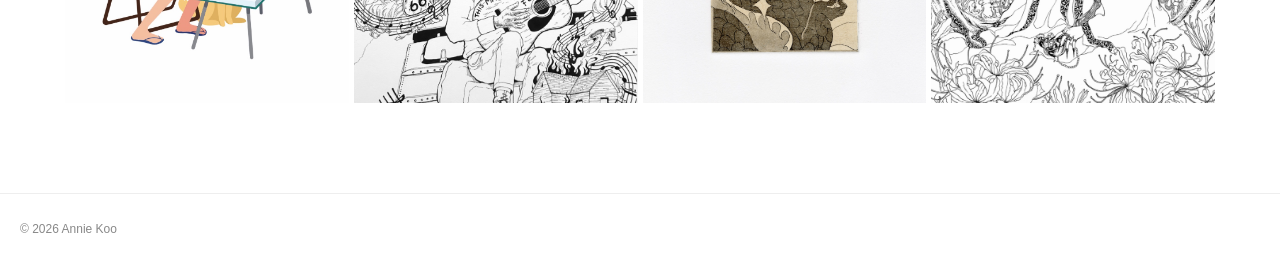
==== commit d732c6c3: "Add files via upload" ====
--- a/index.html
+++ b/index.html
@@ -14,7 +14,7 @@
     <a class="active" href="illustration.html">Illustration</a>
     <a class="" href="design.html">Design</a>
     <a class="" href="books.html">Books</a>
-    <a class="" href="contact.html">Contact</a>
+    <a class="" href="contact.html">About / Contact</a>
 
     <a class="social linkedin" href="https://www.linkedin.com/in/annie-koo-587b91424" target="_blank" rel="noopener noreferrer" aria-label="LinkedIn">in</a>
     <a class="social instagram" href="#" aria-label="Instagram">
--- a/styles.css
+++ b/styles.css
@@ -28,7 +28,7 @@
 .site-header {
   min-height: 63.75px;
   padding: 15px 40px 0;
-  margin-bottom: 100px;
+  margin-bottom: 200px;
   display: flex;
   align-items: flex-end;
   justify-content: space-between;
@@ -140,29 +140,29 @@
 /* Individual square-crop positioning */
 /* Individual thumbnail crop controls — edit either percentage to reposition */
 /* 1. Summer Reading */
-.project:nth-child(1) img { object-position: 50% 54%; }
+.project:nth-child(1) img { object-position: 50% 89%; }
 /* 2. The Swing */
 .project:nth-child(2) img { object-position: 50% 50%; }
 /* 3. Daji */
-.project:nth-child(3) img { object-position: 50% 45%; }
+.project:nth-child(3) img { object-position: 50% 5%; }
 /* 4. Shadow Puppet */
-.project:nth-child(4) img { object-position: 50% 50%; }
+.project:nth-child(4) img { object-position: 49.5% 50%; }
 /* 5. Concept Illustration */
 .project:nth-child(5) img { object-position: 50% 50%; }
-/* 6. Yingge Dance */
-.project:nth-child(6) img { object-position: 50% 50%; }
-/* 7. Isometric */
-.project:nth-child(7) img { object-position: 50% 50%; }
+/* 6. Isometric */
+.project:nth-child(7) img { object-position: 50% 0%; }
+/* 7. Yingge Dance */
+.project:nth-child(6) img { object-position: 48% 50%; }
 /* 8. Blue Boy */
-.project:nth-child(8) img { object-position: 50% 50%; }
+.project:nth-child(8) img { object-position: 50% 20%; }
 /* 9. Lemur */
 .project:nth-child(9) img { object-position: 50% 50%; }
 /* 10. Girl and Cat */
-.project:nth-child(10) img { object-position: 50% 50%; }
+.project:nth-child(10) img { object-position: 50% 60%; }
 /* 11. Haven Orange Milk Chocolate */
-.project:nth-child(11) img { object-position: 50% 50%; }
+.project:nth-child(11) img { object-position: 50% 83%; }
 /* 12. Masks */
-.project:nth-child(12) img { object-position: 50% 50%; }
+.project:nth-child(12) img { object-position: 50% 40%; }
 /* 13. Corpse Driving */
 .project:nth-child(13) img { object-position: 50% 50%; }
 /* 14. Prison */
@@ -170,13 +170,13 @@
 /* 15. Space Conveyor */
 .project:nth-child(15) img { object-position: 50% 50%; }
 /* 16. White Snake */
-.project:nth-child(16) img { object-position: 50% 50%; }
+.project:nth-child(16) img { object-position: 50% 35%; }
 /* 17. Picnic */
-.project:nth-child(17) img { object-position: 50% 50%; }
+.project:nth-child(17) img { object-position: 0% 50%; }
 /* 18. Woody Guthrie */
 .project:nth-child(18) img { object-position: 50% 50%; }
 /* 19. Dragon Etching */
-.project:nth-child(19) img { object-position: 50% 50%; }
+.project:nth-child(19) img { object-position: 50% 45%; }
 /* 20. Fox Spirit */
 .project:nth-child(20) img { object-position: 50% 50%; }
 
@@ -400,7 +400,7 @@
   .site-header {
     min-height: 0;
     padding: 25.5px 28px 0;
-    margin-bottom: 50px;
+    margin-bottom: 100px;
     display: flex;
     flex-direction: row;
     align-items: flex-start;
@@ -577,3 +577,388 @@
     transition: none !important;
   }
 }
+
+/* ---------- Design page image sliders ---------- */
+.design-page {
+  padding: 0 65px 110px;
+}
+
+.design-slider-grid {
+  display: grid;
+  grid-template-columns: repeat(2, minmax(0, 1fr));
+  gap: 48px;
+  width: min(100%, 1500px);
+  margin: 0 auto;
+  align-items: start;
+}
+
+.design-slider {
+  position: relative;
+  min-width: 0;
+  padding: 0 56px 46px;
+}
+
+.design-slider-viewport {
+  position: relative;
+  width: 100%;
+  aspect-ratio: 4 / 3;
+  overflow: hidden;
+  background: #fff;
+}
+
+.design-slide {
+  position: absolute;
+  inset: 0;
+  display: flex;
+  align-items: center;
+  justify-content: center;
+  opacity: 0;
+  visibility: hidden;
+  pointer-events: none;
+  transition: opacity .45s ease, visibility 0s linear .45s;
+}
+
+.design-slide.is-active {
+  opacity: 1;
+  visibility: visible;
+  pointer-events: auto;
+  transition: opacity .45s ease;
+}
+
+.design-slide img {
+  width: 100%;
+  height: 100%;
+  display: block;
+  object-fit: contain;
+}
+
+.design-slider-arrow {
+  appearance: none;
+  border: 0;
+  background: transparent;
+  color: #111;
+  position: absolute;
+  top: calc(50% - 23px);
+  transform: translateY(-50%);
+  z-index: 3;
+  width: 42px;
+  height: 48px;
+  padding: 0;
+  font-family: Arial, sans-serif;
+  font-size: 50px;
+  font-weight: 200;
+  line-height: 42px;
+  cursor: pointer;
+  opacity: .72;
+  transition: opacity .18s ease;
+}
+
+.design-slider-arrow:hover {
+  opacity: 1;
+}
+
+.design-slider-prev { left: 0; }
+.design-slider-next { right: 0; }
+
+.design-slider-dots {
+  position: absolute;
+  left: 50%;
+  bottom: 0;
+  transform: translateX(-50%);
+  display: flex;
+  align-items: center;
+  justify-content: center;
+  gap: 18px;
+}
+
+.design-slider-dot {
+  appearance: none;
+  border: 0;
+  width: 10px;
+  height: 10px;
+  padding: 0;
+  border-radius: 50%;
+  background: #b9b9b9;
+  cursor: pointer;
+  transition: background .2s ease, transform .2s ease;
+}
+
+.design-slider-dot.is-active {
+  background: #111;
+  transform: scale(1.08);
+}
+
+@media (max-width: 760px) {
+  .design-page {
+    padding: 0 18px 80px;
+  }
+
+  .design-slider-grid {
+    grid-template-columns: 1fr;
+    gap: 68px;
+    max-width: 760px;
+  }
+
+  .design-slider {
+    width: 100%;
+    padding: 0 48px 38px;
+  }
+
+  .design-slider-viewport {
+    aspect-ratio: 4 / 3;
+  }
+
+  .design-slider-arrow {
+    width: 38px;
+    height: 48px;
+    top: calc(50% - 19px);
+    font-size: 44px;
+    line-height: 44px;
+    background: transparent;
+  }
+
+  .design-slider-prev { left: 2px; }
+  .design-slider-next { right: 2px; }
+
+  .design-slider-dots {
+    gap: 15px;
+  }
+
+  .design-slider-dot {
+    width: 9px;
+    height: 9px;
+  }
+}
+
+/* ---------- Majestic magazine swipe slider ---------- */
+.design-slider-wide {
+  width: min(100%, 1200px);
+  margin: 82px auto 0;
+  padding-bottom: 0;
+}
+
+.design-slider-swipe .design-slider-viewport {
+  aspect-ratio: 16 / 10;
+}
+
+.design-slider-swipe .design-slide-track {
+  display: flex;
+  width: 100%;
+  height: 100%;
+  transform: translateX(0);
+  transition: transform .38s ease;
+  will-change: transform;
+}
+
+.design-slider-swipe .design-slide {
+  position: relative;
+  inset: auto;
+  flex: 0 0 100%;
+  width: 100%;
+  height: 100%;
+  opacity: 1;
+  visibility: visible;
+  pointer-events: auto;
+  transition: none;
+}
+
+.design-slider-swipe .design-slide img {
+  object-fit: contain;
+}
+
+.design-slider-swipe .design-slider-arrow {
+  top: 50%;
+}
+
+@media (max-width: 760px) {
+  .design-slider-wide {
+    margin-top: 68px;
+    padding-left: 52px;
+    padding-right: 52px;
+  }
+
+  .design-slider-swipe .design-slider-viewport {
+    aspect-ratio: 4 / 3;
+  }
+
+  .design-slider-swipe .design-slider-prev { left: 0; }
+  .design-slider-swipe .design-slider-next { right: 0; }
+}
+
+/* Majestic slider: reserve space below the image for navigation dots */
+.design-slider-wide {
+  padding-bottom: 46px;
+}
+
+@media (max-width: 760px) {
+  .design-slider-wide {
+    padding-bottom: 42px;
+  }
+}
+
+
+/* Desktop: slightly smaller wide sliders; mobile rules remain unchanged */
+@media (min-width: 761px) {
+  .design-slider-wide {
+    width: min(92%, 1080px);
+  }
+}
+
+/* Akkurat specimen slider spacing */
+.specimen-slider {
+  margin-top: 76px;
+}
+
+@media (max-width: 760px) {
+  .specimen-slider {
+    margin-top: 68px;
+  }
+}
+
+/* ---------- Psyched to Move multi-image slider ---------- */
+.psyched-slider {
+  margin-top: 76px;
+}
+
+.psyched-slider .design-slider-viewport {
+  aspect-ratio: 16 / 10;
+}
+
+.psyched-slider .psyched-slide-page {
+  padding: 12px 8px;
+}
+
+.psyched-slide-grid {
+  width: 100%;
+  height: 100%;
+  display: grid;
+  align-items: center;
+  justify-content: center;
+  gap: 28px;
+}
+
+.psyched-slide-grid-three {
+  grid-template-columns: repeat(3, minmax(0, 1fr));
+}
+
+.psyched-slide-grid-two {
+  grid-template-columns: repeat(2, minmax(0, 0.84fr));
+}
+
+.psyched-slide-grid img {
+  width: 100%;
+  height: 100%;
+  min-width: 0;
+  min-height: 0;
+  display: block;
+  object-fit: contain;
+}
+
+@media (max-width: 760px) {
+  .psyched-slider {
+    margin-top: 68px;
+  }
+
+  .psyched-slider .design-slider-viewport {
+    aspect-ratio: 4 / 5;
+  }
+
+  .psyched-slider .psyched-slide-page {
+    padding: 4px;
+  }
+
+  .psyched-slide-grid {
+    gap: 12px;
+  }
+
+  .psyched-slide-grid-three {
+    grid-template-columns: repeat(3, minmax(0, 1fr));
+  }
+
+  .psyched-slide-grid-two {
+    grid-template-columns: repeat(2, minmax(0, 1fr));
+  }
+}
+
+/* ---------- Psyched to Move: mobile one-image slider ---------- */
+.psyched-slider-mobile {
+  display: none;
+}
+
+@media (max-width: 760px) {
+  /* Keep the existing grouped 3-up / 2-up Psyched slider exactly as-is on desktop,
+     but replace it with a one-image-per-slide version on mobile. */
+  .psyched-slider:not(.psyched-slider-mobile) {
+    display: none;
+  }
+
+  .psyched-slider-mobile {
+    display: block;
+    margin-top: 68px;
+  }
+
+  .psyched-slider-mobile .design-slider-viewport {
+    /* Match the mobile height used by the Majestic and Specimen Guide sliders. */
+    aspect-ratio: 4 / 3;
+  }
+
+  .psyched-slider-mobile .design-slide img {
+    width: 100%;
+    height: 100%;
+    object-fit: contain;
+  }
+}
+
+/* ---------- Sticky navigation + desktop slider fit update ---------- */
+.site-header {
+  position: sticky;
+  top: 0;
+  z-index: 1200;
+  background: rgba(255,255,255,.97);
+  transition: min-height .22s ease, padding .22s ease, box-shadow .22s ease, background .22s ease;
+}
+
+.site-header.is-scrolled {
+  min-height: 56px;
+  padding-top: 10px;
+  padding-bottom: 10px;
+  background: rgba(255,255,255,.985);
+  box-shadow: 0 1px 0 rgba(0,0,0,.07);
+}
+
+.site-header.is-scrolled .brand,
+.site-header.is-scrolled .nav {
+  transition: transform .22s ease;
+}
+
+@media (min-width: 761px) {
+  /* Keep full slider images visible beneath the sticky header on desktop. */
+  .design-slider-grid {
+    width: min(90%, 1280px);
+  }
+
+  .design-slider-grid .design-slider-viewport {
+    max-height: calc(100vh - 190px);
+  }
+
+  .design-slider-wide {
+    width: min(86%, 940px);
+  }
+
+  .design-slider-wide .design-slider-viewport {
+    max-height: calc(100vh - 190px);
+  }
+
+  .design-slider-wide .design-slide img,
+  .design-slider-grid .design-slide img {
+    object-fit: contain;
+  }
+}
+
+@media (max-width: 760px) {
+  /* Preserve the existing mobile layout while making the header sticky. */
+  .site-header.is-scrolled {
+    min-height: 0;
+    padding: 14px 28px;
+  }
+}
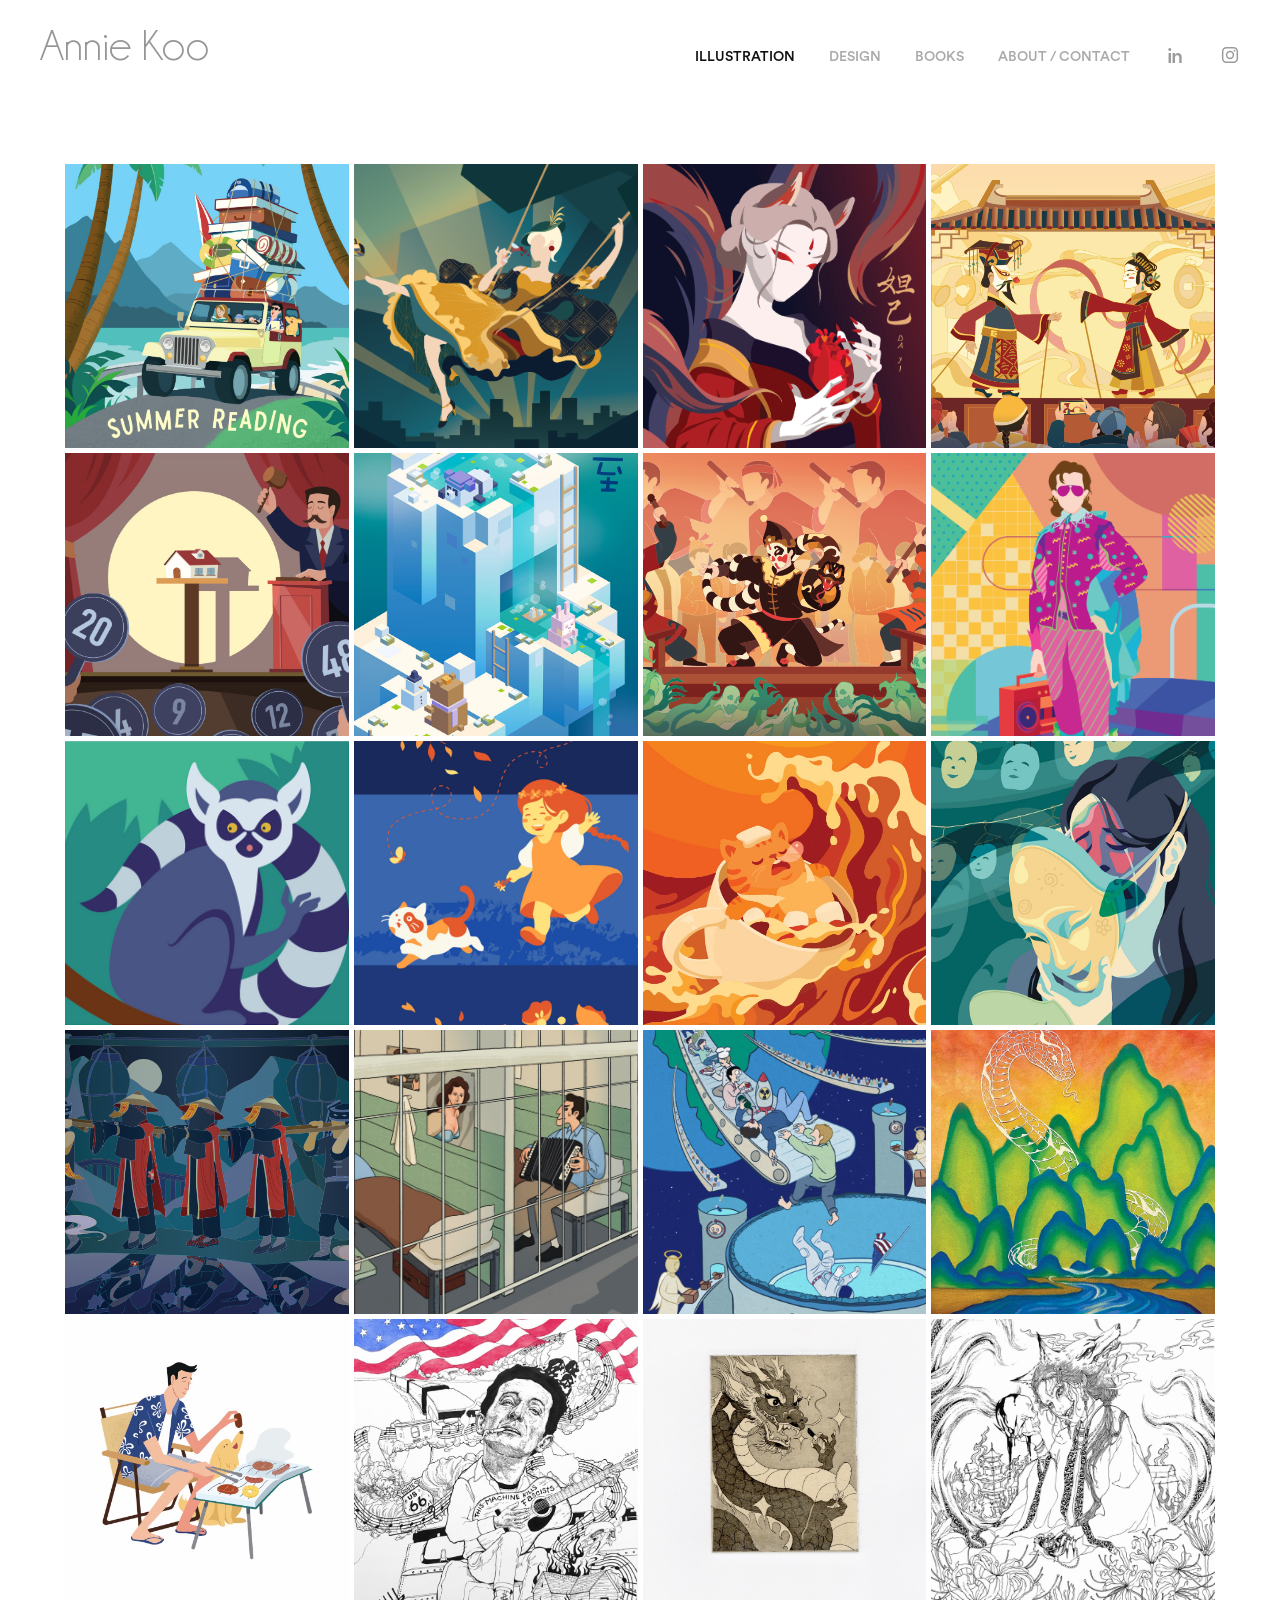
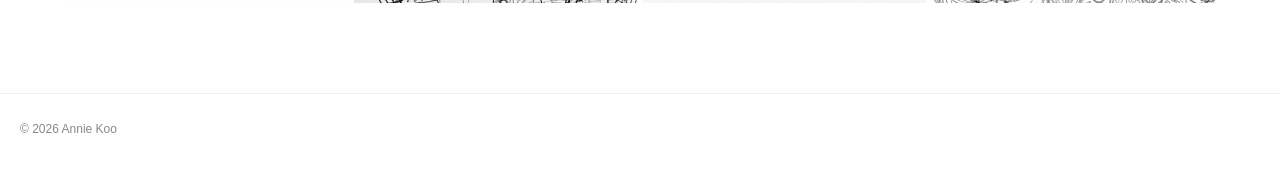
==== commit 44f2d39c: "Add files via upload" ====
--- a/index.html
+++ b/index.html
@@ -17,7 +17,7 @@
     <a class="" href="contact.html">About / Contact</a>
 
     <a class="social linkedin" href="https://www.linkedin.com/in/annie-koo-587b91424" target="_blank" rel="noopener noreferrer" aria-label="LinkedIn">in</a>
-    <a class="social instagram" href="#" aria-label="Instagram">
+    <a class="social instagram" href="https://www.instagram.com/anniessance?stkn=NTc4MTIwNjQ2YQ%3D%3D&utm_source=qr" target="_blank" rel="noopener noreferrer" aria-label="Instagram">
       <svg viewBox="0 0 24 24" aria-hidden="true">
         <rect x="3.2" y="3.2" width="17.6" height="17.6" rx="4.5"
               fill="none" stroke="currentColor" stroke-width="1.8"/>
--- a/styles.css
+++ b/styles.css
@@ -1,3 +1,11 @@
+@font-face {
+  font-family: "Circular Std";
+  src: url("fonts/CircularStd-Medium.otf") format("opentype");
+  font-weight: 500;
+  font-style: normal;
+  font-display: swap;
+}
+
 @font-face {
   font-family: "Champagne";
   src: url("fonts/ChampagneAndLimousines-7KRB.ttf") format("truetype");
@@ -28,7 +36,7 @@
 .site-header {
   min-height: 63.75px;
   padding: 15px 40px 0;
-  margin-bottom: 200px;
+  margin-bottom: 100px;
   display: flex;
   align-items: flex-end;
   justify-content: space-between;
@@ -52,9 +60,9 @@
   display: flex;
   align-items: flex-end;
   gap: 34px;
-  font-family: "Helvetica Neue", Helvetica, Arial, sans-serif;
-  font-size: clamp(15px, 1.05vw, 18px);
-  font-weight: 400;
+  font-family: "Circular Std", "Helvetica Neue", Helvetica, Arial, sans-serif;
+  font-size: clamp(14px, .95vw, 17px);
+  font-weight: 500;
   text-transform: uppercase;
   white-space: nowrap;
   line-height: 1;
@@ -317,7 +325,7 @@
 
   .nav {
     gap: 20px;
-    font-size: 14px;
+    font-size: 13px;
   }
 
   .work {
@@ -400,7 +408,7 @@
   .site-header {
     min-height: 0;
     padding: 25.5px 28px 0;
-    margin-bottom: 100px;
+    margin-bottom: 50px;
     display: flex;
     flex-direction: row;
     align-items: flex-start;
@@ -485,9 +493,9 @@
     justify-content: flex-start;
     padding-top: 112px;
     gap: 64px;
-    font-family: "Helvetica Neue", Helvetica, Arial, sans-serif;
+    font-family: "Circular Std", "Helvetica Neue", Helvetica, Arial, sans-serif;
     text-transform: uppercase;
-    font-size: 20px;
+    font-size: 18px;
     font-weight: 500;
     line-height: 1;
   }
@@ -914,15 +922,15 @@
   position: sticky;
   top: 0;
   z-index: 1200;
-  background: rgba(255,255,255,.97);
+  background: #fff;
   transition: min-height .22s ease, padding .22s ease, box-shadow .22s ease, background .22s ease;
 }
 
 .site-header.is-scrolled {
   min-height: 56px;
   padding-top: 10px;
-  padding-bottom: 10px;
-  background: rgba(255,255,255,.985);
+  padding-bottom: 20px;
+  background: #fff;
   box-shadow: 0 1px 0 rgba(0,0,0,.07);
 }
 
@@ -962,3 +970,49 @@
     padding: 14px 28px;
   }
 }
+
+
+
+
+
+/* ---------- Psyched flyer slider: desktop spacing matched to other wide sliders ---------- */
+@media (min-width: 761px) {
+  .psyched-slider:not(.psyched-slider-mobile) {
+    margin-top: 76px;
+    padding-bottom: 46px;
+  }
+
+  .psyched-slider:not(.psyched-slider-mobile) .design-slider-viewport {
+    aspect-ratio: 5 / 2;
+  }
+
+  .psyched-slider:not(.psyched-slider-mobile) .psyched-slide-page {
+    padding: 0 8px;
+  }
+}
+
+
+/* ---------- Desktop social icon sizing/alignment ---------- */
+@media (min-width: 761px) {
+  .nav .social {
+    width: 21px;
+    height: 18px;
+    align-items: flex-end;
+    transform: translateY(1px);
+  }
+
+  .nav .linkedin {
+    font-size: 21px;
+    line-height: .82;
+  }
+
+  .nav .instagram {
+    font-size: 20px;
+    line-height: 1;
+  }
+
+  .nav .instagram svg {
+    width: 20px;
+    height: 20px;
+  }
+}
